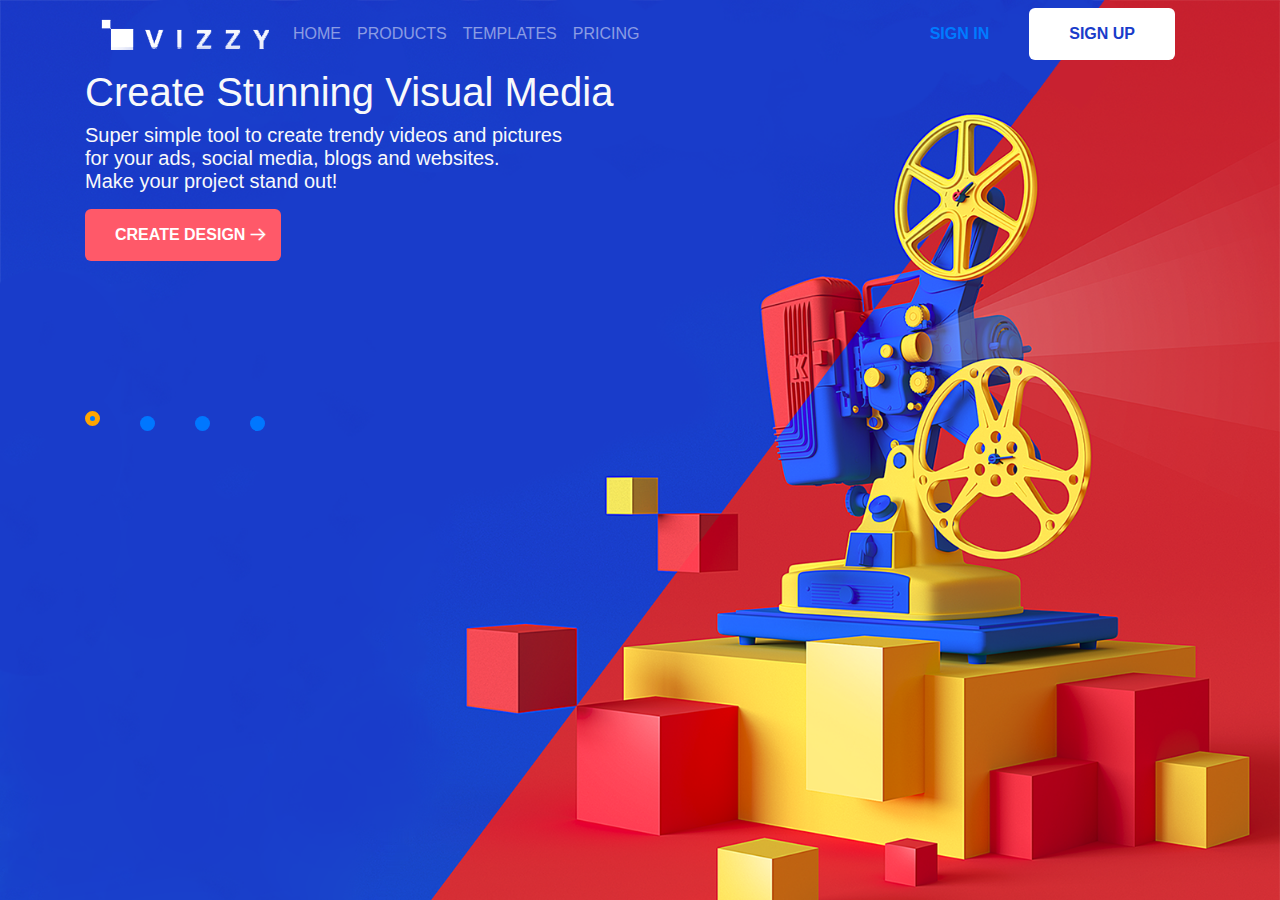
==== index.html @ 39af6ba5 "Update index.html" ====
<!DOCTYPE html>
<html>
<head>
	<title>Vizzy</title>
	<meta charset="UTF-8">
	<meta http-equiv="X_UA-Compatible" content="IE-edge">
	<meta name="viewport" content="width = device width, initial-scale=1">
	<link rel="stylesheet" href="https://maxcdn.bootstrapcdn.com/bootstrap/4.0.0/css/bootstrap.min.css" integrity="sha384-Gn5384xqQ1aoWXA+058RXPxPg6fy4IWvTNh0E263XmFcJlSAwiGgFAW/dAiS6JXm" crossorigin="anonymous">
	<link rel="stylesheet" type="text/css" href="style.css">
	

</head>
<body> 
	<div class="container">
		<header>
			<nav class="navbar navbar-expand-md navbar-dark">
			<a class="navbar-brand"><img src="VIZZY_logo.png"></a>
			<button class="navbar-toggler" data-toggle="collapse" data-target="#collapse_target">
				<span class="navbar-toggler-icon"></span>
			</button>
			<div class="collapse navbar-collapse" id="collapse_target">
				

				<ul class="navbar-nav mr-auto">
					<li class="nav-item"><a class="nav-link" href="#">HOME</a></li>
					<li class="nav-item"><a class="nav-link" href="#">PRODUCTS</a></li>
					<li class="nav-item"><a class="nav-link" href="#">TEMPLATES</a></li>
					<li class="nav-item"><a class="nav-link" href="#">PRICING</a></li>
				</ul>
				<ul class="navbar-nav form-inline mr-1">
					<li class="nav-item"><a class="button hover" href="#">SIGN IN</a></li>
					<li class="nav-item"><a class="button white hover" href="#">SIGN UP</a></li>
					
				</ul>
			</div>
			</nav>
		</header>
		
		<div class="lead text-justify text-light">	
			<h1>Create Stunning Visual Media</h1>
		</div>
		<div class="lead text-justify text-light">
		<p>Super simple tool to create trendy videos and pictures<br>
		for your ads, social media, blogs and websites.<br>
		Make your project stand out!</p>
		</div>

		<a href="#" class="button_red hover">CREATE DESIGN 🡢</a>

		<footer>
			<p class="orange"></p>
			<p class="bubbles"></p>
			<p class="bubbles"></p>
			<p class="bubbles"></p>
		</footer>


<script src="https://code.jquery.com/jquery-3.2.1.slim.min.js" integrity="sha384-KJ3o2DKtIkvYIK3UENzmM7KCkRr/rE9/Qpg6aAZGJwFDMVNA/GpGFF93hXpG5KkN"
        crossorigin="anonymous"></script>
    <script src="https://cdnjs.cloudflare.com/ajax/libs/popper.js/1.12.9/umd/popper.min.js" integrity="sha384-ApNbgh9B+Y1QKtv3Rn7W3mgPxhU9K/ScQsAP7hUibX39j7fakFPskvXusvfa0b4Q"
        crossorigin="anonymous"></script>
    <script src="https://maxcdn.bootstrapcdn.com/bootstrap/4.0.0/js/bootstrap.min.js" integrity="sha384-JZR6Spejh4U02d8jOt6vLEHfe/JQGiRRSQQxSfFWpi1MquVdAyjUar5+76PVCmYl"
        crossorigin="anonymous"></script>
</div>
</body>
</html>
---- style.css ----
body{
	background-image: url(front_page_PNG.png);
	background-size: cover;


	font: normal 16px tahoma, tahoma, sans-serif;

}




footer{
	display:block;
}

.orange{
	float:left;
	background-color: rgb(0, 119, 255); 
	height:15px;
	width: 15px;
	border-radius: 50%;
	margin-right: 40px;
	border:5px solid orange;
}

.bubbles{
	float:left;
	background-color: rgb(0, 119, 255); 
	height:15px;
	width: 15px;
	border-radius: 50%;
	margin-right: 40px;
	margin-top: 5px;
}


.button{
	background-color: transparent;
	font-weight: bold;
	border:none;
	padding:17px 40px;
	display:inline-block;
	font-size:16px;
	border-radius: 6px;
}
.white{
	background-color: white;
	color:rgb(25, 60, 202);
	font-weight: bold;
	border:none;
	padding:17px 40px;
	margin:0px;
	display:inline-block;
	font-size:16px;
	border-radius: 6px;
}

.text{
	background-color: transparent;
	color:white;
	margin-top: 100px;
	font-size: 40px;
	width:730px;
}

.smaller-text{
	margin-top: none;
	margin-bottom: 50px;
	color:white;
	font-size: 20px;
	width: 600px;
}

.button_red{
	background-color: rgb(255, 89, 105);
	color:white;
	font-weight: bold;
	border:none;
	padding:17px 15px 17px 30px;
	margin:0px;
	display:inline-block;
	font-size:16px;
	border-radius: 6px;
	margin-bottom:150px;
}
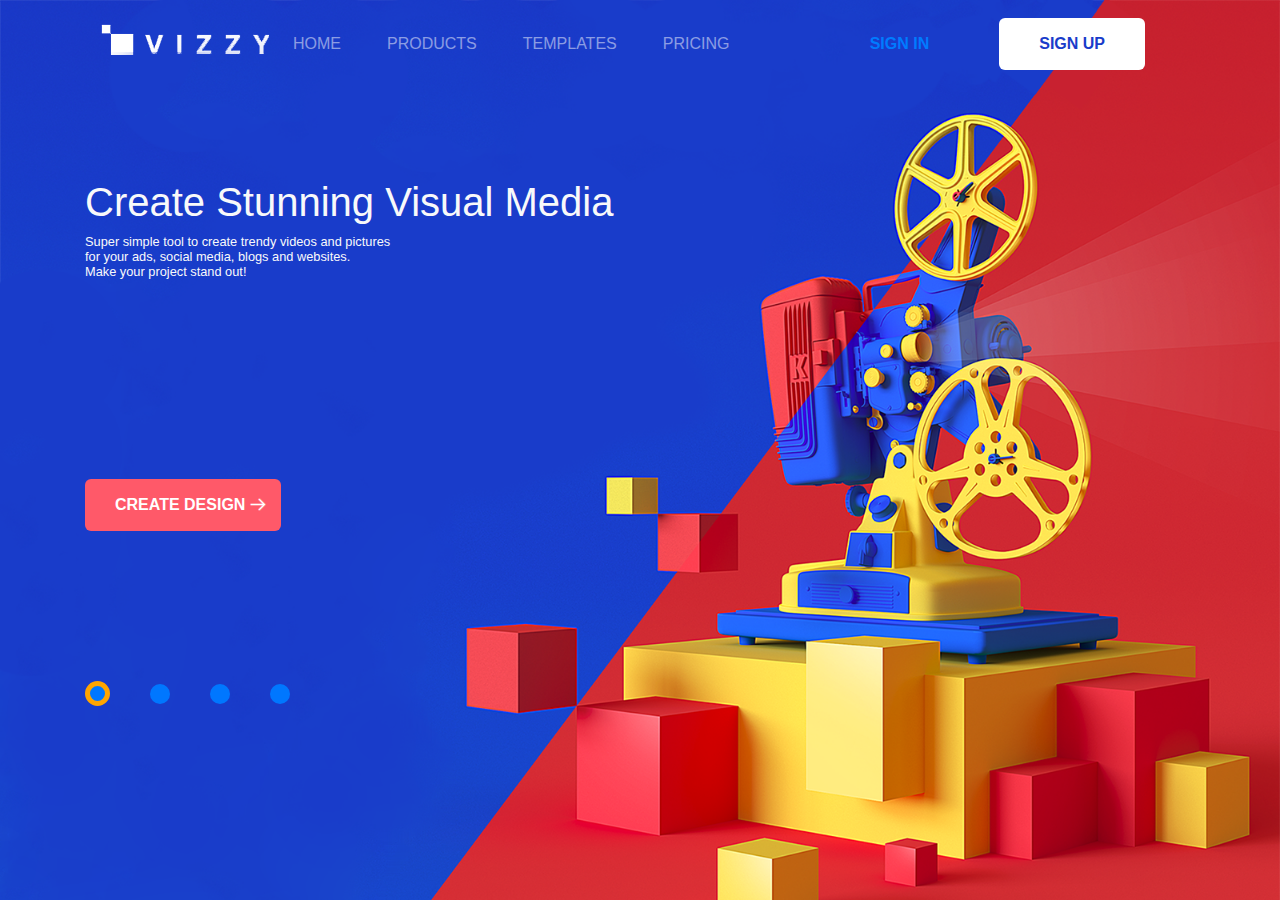
==== commit 441b11e0: "update" ====
--- a/index.html
+++ b/index.html
@@ -36,10 +36,10 @@
 			</nav>
 		</header>
 		
-		<div class="lead text-justify text-light">	
+		<div class="lead text-justify text-light big-text">	
 			<h1>Create Stunning Visual Media</h1>
 		</div>
-		<div class="lead text-justify text-light">
+		<div class="lead text-justify text-light smaller-text">
 		<p>Super simple tool to create trendy videos and pictures<br>
 		for your ads, social media, blogs and websites.<br>
 		Make your project stand out!</p>
--- a/style.css
+++ b/style.css
@@ -8,17 +8,24 @@
 }
 
 
-
+li{
+	margin-top: 10px;
+	margin-right:30px;
+}
 
 footer{
 	display:block;
 }
 
+nav li:hover{
+	border-bottom: 3px solid white;
+}
+
 .orange{
 	float:left;
 	background-color: rgb(0, 119, 255); 
-	height:15px;
-	width: 15px;
+	height:25px;
+	width: 25px;
 	border-radius: 50%;
 	margin-right: 40px;
 	border:5px solid orange;
@@ -27,11 +34,11 @@
 .bubbles{
 	float:left;
 	background-color: rgb(0, 119, 255); 
-	height:15px;
-	width: 15px;
+	height:20px;
+	width: 20px;
 	border-radius: 50%;
 	margin-right: 40px;
-	margin-top: 5px;
+	margin-top: 2.5px;
 }
 
 
@@ -56,20 +63,22 @@
 	border-radius: 6px;
 }
 
-.text{
+.big-text{
 	background-color: transparent;
 	color:white;
+	font-size:2vw;
 	margin-top: 100px;
-	font-size: 40px;
 	width:730px;
+	
+
 }
 
 .smaller-text{
 	margin-top: none;
 	margin-bottom: 50px;
 	color:white;
-	font-size: 20px;
 	width: 600px;
+	font-size:1vw !important;
 }
 
 .button_red{
@@ -82,5 +91,6 @@
 	display:inline-block;
 	font-size:16px;
 	border-radius: 6px;
+	margin-top: 150px;
 	margin-bottom:150px;
-}+}
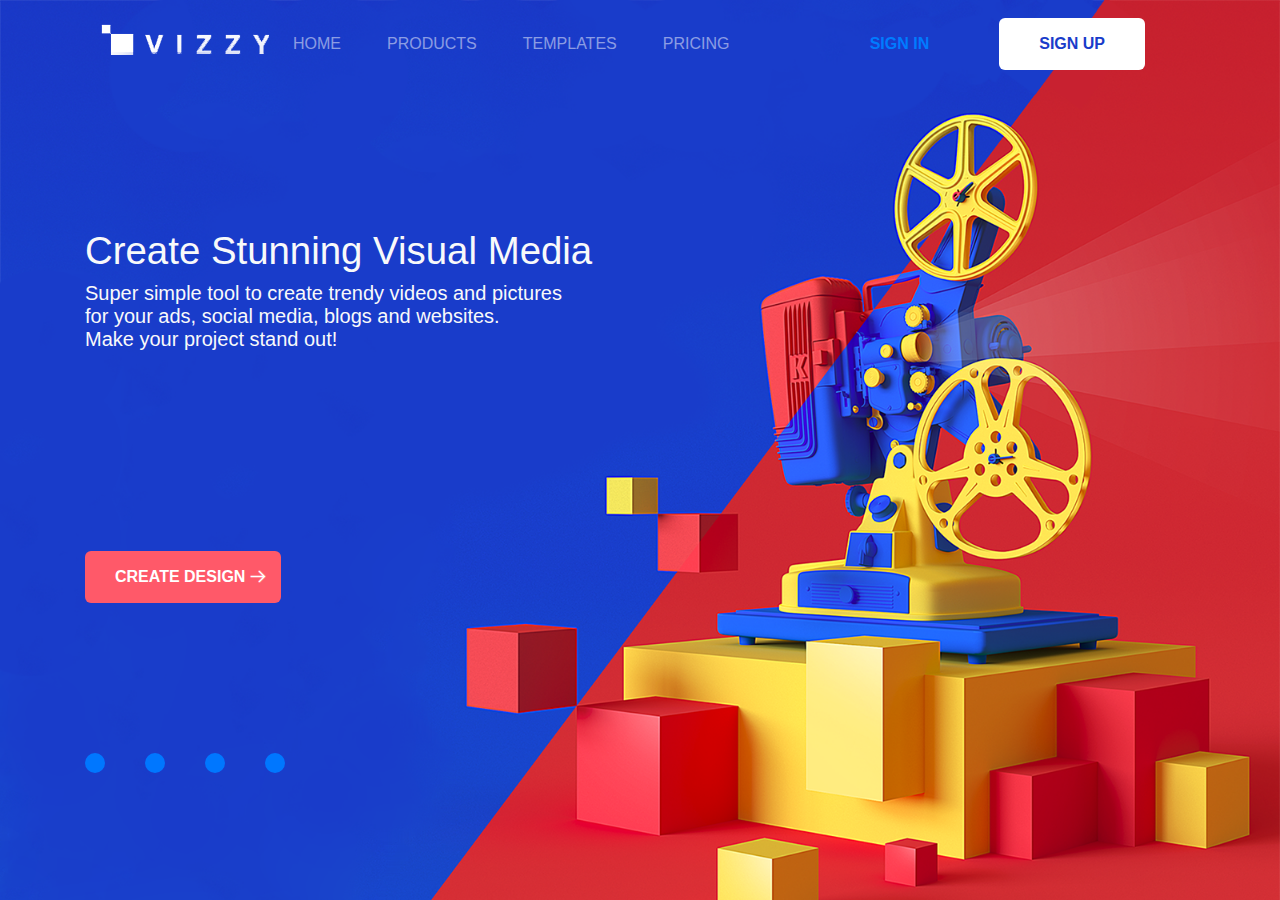
==== commit 687d5d99: "final" ====
--- a/index.html
+++ b/index.html
@@ -22,36 +22,36 @@
 				
 
 				<ul class="navbar-nav mr-auto">
-					<li class="nav-item"><a class="nav-link" href="#">HOME</a></li>
-					<li class="nav-item"><a class="nav-link" href="#">PRODUCTS</a></li>
-					<li class="nav-item"><a class="nav-link" href="#">TEMPLATES</a></li>
-					<li class="nav-item"><a class="nav-link" href="#">PRICING</a></li>
+					<li class="nav-item"><a class="nav-link hover" href="#">HOME</a></li>
+					<li class="nav-item"><a class="nav-link hover" href="#">PRODUCTS</a></li>
+					<li class="nav-item"><a class="nav-link	hover" href="#">TEMPLATES</a></li>
+					<li class="nav-item"><a class="nav-link	hover" href="#">PRICING</a></li>
 				</ul>
 				<ul class="navbar-nav form-inline mr-1">
-					<li class="nav-item"><a class="button hover" href="#">SIGN IN</a></li>
-					<li class="nav-item"><a class="button white hover" href="#">SIGN UP</a></li>
+					<li class="nav-item"><a class="button" href="#">SIGN IN</a></li>
+					<li class="nav-item"><a class="button white" href="#">SIGN UP</a></li>
 					
 				</ul>
 			</div>
 			</nav>
 		</header>
 		
-		<div class="lead text-justify text-light big-text">	
-			<h1>Create Stunning Visual Media</h1>
-		</div>
+			<div class="lead text-justify text-light ">	
+				<h1>Create Stunning Visual Media</h1>
+			</div>
 		<div class="lead text-justify text-light smaller-text">
 		<p>Super simple tool to create trendy videos and pictures<br>
 		for your ads, social media, blogs and websites.<br>
 		Make your project stand out!</p>
 		</div>
 
-		<a href="#" class="button_red hover">CREATE DESIGN 🡢</a>
+		<a href="#" class="button red">CREATE DESIGN 🡢</a>
 
 		<footer>
-			<p class="orange"></p>
-			<p class="bubbles"></p>
-			<p class="bubbles"></p>
-			<p class="bubbles"></p>
+			<a class="bubbles"></a>
+			<a class="bubbles"></a>
+			<a class="bubbles"></a>
+			<a class="bubbles"></a>
 		</footer>
 
 
--- a/style.css
+++ b/style.css
@@ -17,11 +17,15 @@
 	display:block;
 }
 
-nav li:hover{
+.hover:hover{
 	border-bottom: 3px solid white;
 }
 
-.orange{
+nav{
+	margin-bottom:150px;
+}
+
+.bubbles:hover{
 	float:left;
 	background-color: rgb(0, 119, 255); 
 	height:25px;
@@ -38,9 +42,11 @@
 	width: 20px;
 	border-radius: 50%;
 	margin-right: 40px;
-	margin-top: 2.5px;
 }
 
+.button:hover{
+	color: #add8e6;
+}
 
 .button{
 	background-color: transparent;
@@ -50,6 +56,7 @@
 	display:inline-block;
 	font-size:16px;
 	border-radius: 6px;
+	text-decoration: none !important;
 }
 .white{
 	background-color: white;
@@ -63,25 +70,21 @@
 	border-radius: 6px;
 }
 
-.big-text{
-	background-color: transparent;
-	color:white;
-	font-size:2vw;
-	margin-top: 100px;
-	width:730px;
-	
 
+@media screen and (min-width: 1280px) {
+   		h1{
+   		font-size:3vw !important; 
+	}
 }
 
 .smaller-text{
-	margin-top: none;
-	margin-bottom: 50px;
-	color:white;
-	width: 600px;
-	font-size:1vw !important;
-}
+		margin-top: none;
+		margin-bottom: 50px;
+		color:white;
+		width: 600px;
+	}
 
-.button_red{
+.red{
 	background-color: rgb(255, 89, 105);
 	color:white;
 	font-weight: bold;
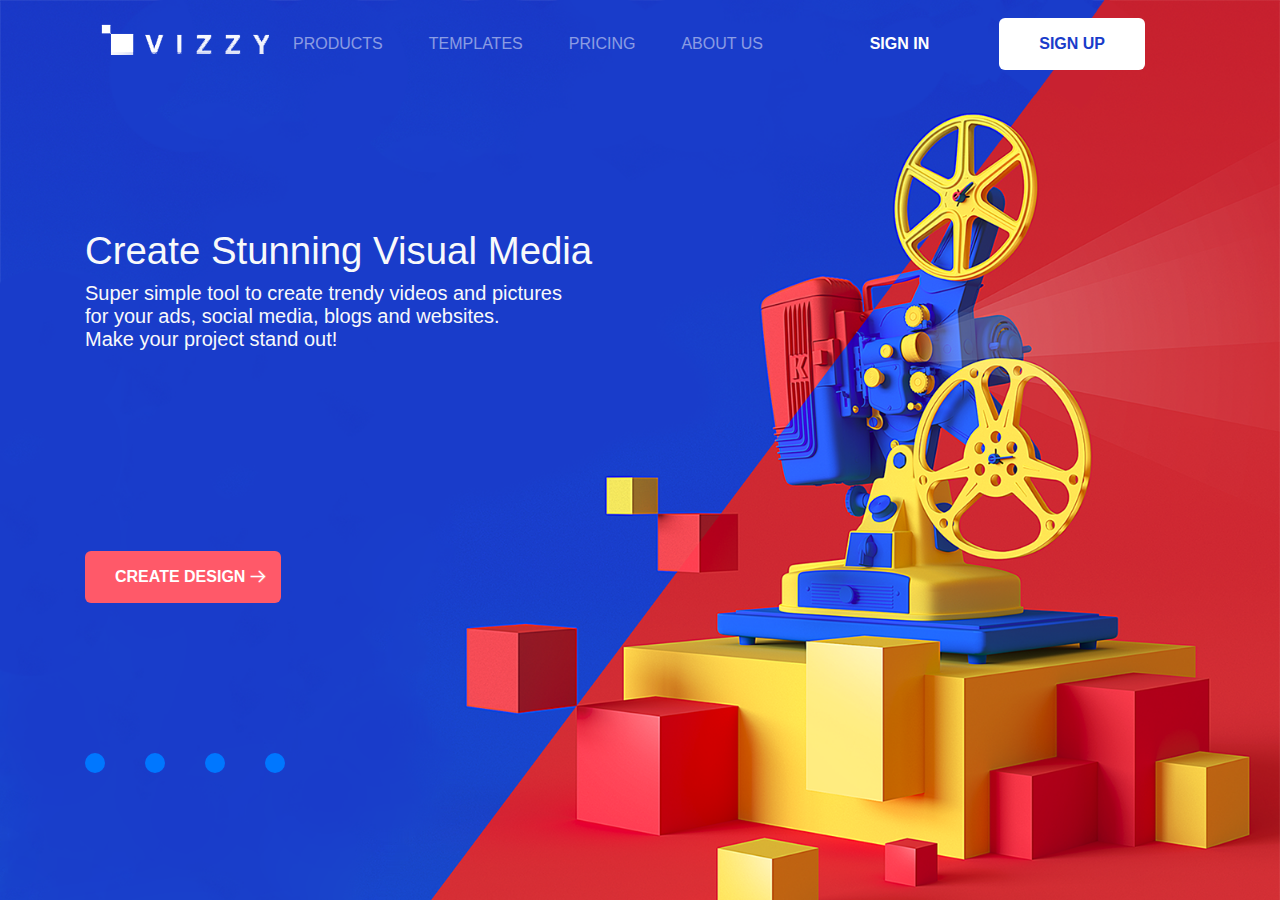
==== commit 5564f366: "update" ====
--- a/index.html
+++ b/index.html
@@ -7,14 +7,47 @@
 	<meta name="viewport" content="width = device width, initial-scale=1">
 	<link rel="stylesheet" href="https://maxcdn.bootstrapcdn.com/bootstrap/4.0.0/css/bootstrap.min.css" integrity="sha384-Gn5384xqQ1aoWXA+058RXPxPg6fy4IWvTNh0E263XmFcJlSAwiGgFAW/dAiS6JXm" crossorigin="anonymous">
 	<link rel="stylesheet" type="text/css" href="style.css">
+	<script src="javascript.js"></script>
 	
 
 </head>
 <body> 
+	<div class="form-popup" id="Sign Up">
+  <form class="form-container">
+    <h1>Sign Up</h1>
+
+    <label for="email"><b>Email</b></label>
+    <input type="text" placeholder="Enter Email" name="email" required>
+
+    <label for="psw"><b>Password</b></label>
+    <input type="password" placeholder="Enter Password" name="psw" required>
+
+    <label for="psw"><b>Repeat Password</b></label>
+    <input type="password" placeholder="Repeat Password" name="psw" required>
+
+    <button type="submit" class="btn">Sign Up</button>
+    <button type="button" class="btn cancel" onclick="closeFormUP()">Close</button>
+  </form>
+</div>
+
+<div class="form-popup" id="Sign In">
+  <form action="/action_page.php" class="form-container">
+    <h1>Sign In</h1>
+
+    <label for="email"><b>Email</b></label>
+    <input type="text" placeholder="Enter Email" name="email" required>
+
+    <label for="psw"><b>Password</b></label>
+    <input type="password" placeholder="Enter Password" name="psw" required>
+
+    <button type="submit" class="btn">Sign In</button>
+    <button type="button" class="btn cancel" onclick="closeFormIN()">Close</button>
+  </form>
+</div>
 	<div class="container">
 		<header>
 			<nav class="navbar navbar-expand-md navbar-dark">
-			<a class="navbar-brand"><img src="VIZZY_logo.png"></a>
+			<a class="navbar-brand" href="index.html"><img src="img/VIZZY_logo.png"></a>
 			<button class="navbar-toggler" data-toggle="collapse" data-target="#collapse_target">
 				<span class="navbar-toggler-icon"></span>
 			</button>
@@ -22,15 +55,14 @@
 				
 
 				<ul class="navbar-nav mr-auto">
-					<li class="nav-item"><a class="nav-link hover" href="#">HOME</a></li>
-					<li class="nav-item"><a class="nav-link hover" href="#">PRODUCTS</a></li>
-					<li class="nav-item"><a class="nav-link	hover" href="#">TEMPLATES</a></li>
-					<li class="nav-item"><a class="nav-link	hover" href="#">PRICING</a></li>
+					<li class="nav-item"><a class="nav-link hover" href="pages/products.html" >PRODUCTS</a></li>
+					<li class="nav-item"><a class="nav-link	hover" href="pages/templates.html">TEMPLATES</a></li>
+					<li class="nav-item"><a class="nav-link	hover" href="pages/pricing.html">PRICING</a></li>
+					<li class="nav-item"><a class="nav-link	hover" href="pages/pricing.html">ABOUT US</a></li>
 				</ul>
 				<ul class="navbar-nav form-inline mr-1">
-					<li class="nav-item"><a class="button" href="#">SIGN IN</a></li>
-					<li class="nav-item"><a class="button white" href="#">SIGN UP</a></li>
-					
+					<li class="nav-item"><button class="button" onclick="openFormIN()">SIGN IN</button></li>
+					<li class="nav-item"><button class="button white" onclick="openFormUP()">SIGN UP</button></li>
 				</ul>
 			</div>
 			</nav>
@@ -48,11 +80,20 @@
 		<a href="#" class="button red">CREATE DESIGN 🡢</a>
 
 		<footer>
-			<a class="bubbles"></a>
-			<a class="bubbles"></a>
-			<a class="bubbles"></a>
-			<a class="bubbles"></a>
+			<div class="allCirlces">
+                <div class="button-container">
+                    <a onclick="background1()" class="slider-button bubbles"></a>
+                    <a onclick="background2()" class="slider-button bubbles"></a>
+                    <a onclick="background3()" class="slider-button bubbles"></a>
+                    <a onclick="background4()" class="slider-button bubbles"></a>
+                </div>  
+            </div>
 		</footer>
+
+
+
+
+
 
 
 <script src="https://code.jquery.com/jquery-3.2.1.slim.min.js" integrity="sha384-KJ3o2DKtIkvYIK3UENzmM7KCkRr/rE9/Qpg6aAZGJwFDMVNA/GpGFF93hXpG5KkN"
--- a/style.css
+++ b/style.css
@@ -1,11 +1,78 @@
+{box-sizing: border-box;}
+
+.open-button {
+  background-color: #555;
+  color: white;
+  padding: 16px 20px;
+  border: none;
+  cursor: pointer;
+  opacity: 0.8;
+  position: fixed;
+  bottom: 23px;
+  right: 28px;
+  width: 280px;
+}
+
+.form-popup {
+  margin: 15px 429px 0px 10px;
+    display: none;
+    position: absolute;
+    right: 15px;
+    border: 3px solid #f1f1f1;
+    z-index: 9;
+}
+
+.form-container {
+  max-width: 300px;
+  padding: 10px;
+  background-color: white;
+}
+
+.form-container input[type=text], .form-container input[type=password] {
+  width: 100%;
+  padding: 15px;
+  margin: 5px 0 22px 0;
+  border: none;
+  background: #f1f1f1;
+}
+
+.form-container input[type=text]:focus, .form-container input[type=password]:focus {
+  background-color: #ddd;
+  outline: none;
+}
+
+.form-container .btn {
+  background-color: #4CAF50;
+  color: white;
+  padding: 16px 20px;
+  border: none;
+  cursor: pointer;
+  width: 100%;
+  margin-bottom:10px;
+  opacity: 0.8;
+}
+
+.form-container .cancel {
+  background-color: red;
+}
+
+.form-container .btn:hover, .open-button:hover {
+  opacity: 1;
+}
+
+
+/*BREAKBREAKBREAKBREAKBERAKBREAKBREAKBREAKBREAKBREAKBREAKBREAKBREAKBREAKBREAK */
+
 body{
-	background-image: url(front_page_PNG.png);
+	background-image: url("./img/img1.png");
 	background-size: cover;
 
 
 	font: normal 16px tahoma, tahoma, sans-serif;
 
 }
+
+
 
 
 li{
@@ -57,6 +124,9 @@
 	font-size:16px;
 	border-radius: 6px;
 	text-decoration: none !important;
+		outline:none !important;
+		color:white;
+
 }
 .white{
 	background-color: white;
@@ -75,13 +145,15 @@
    		h1{
    		font-size:3vw !important; 
 	}
+	.smaller-text{
+		width:50%;
+	}
 }
 
 .smaller-text{
 		margin-top: none;
 		margin-bottom: 50px;
 		color:white;
-		width: 600px;
 	}
 
 .red{
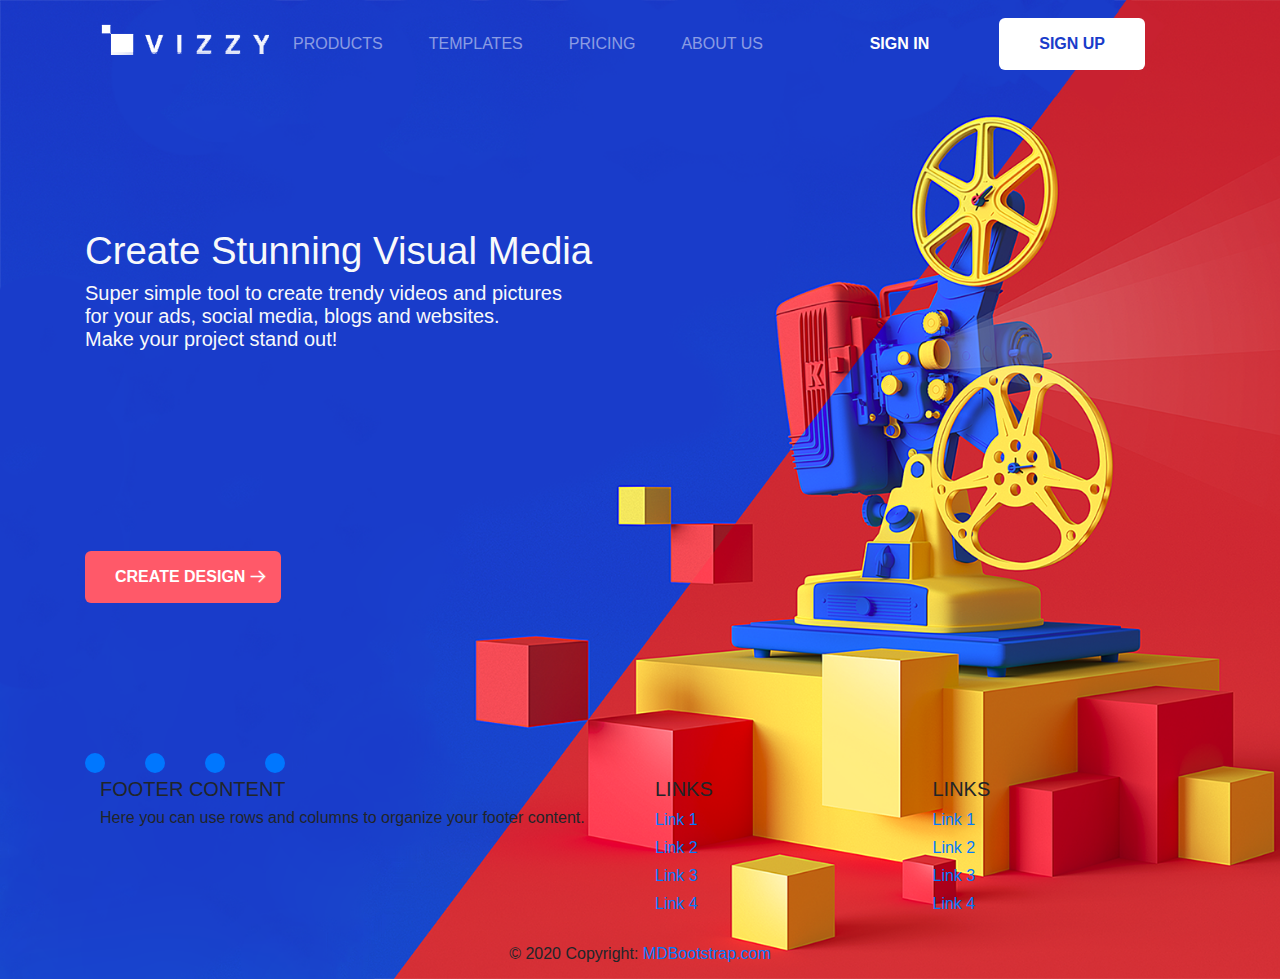
==== commit 8978fc66: "new" ====
--- a/index.html
+++ b/index.html
@@ -89,6 +89,90 @@
                 </div>  
             </div>
 		</footer>
+		
+		<!-- Footer -->
+<footer class="page-footer font-small blue pt-4">
+
+  <!-- Footer Links -->
+  <div class="container-fluid text-center text-md-left">
+
+    <!-- Grid row -->
+    <div class="row">
+
+      <!-- Grid column -->
+      <div class="col-md-6 mt-md-0 mt-3">
+
+        <!-- Content -->
+        <h5 class="text-uppercase">Footer Content</h5>
+        <p>Here you can use rows and columns to organize your footer content.</p>
+
+      </div>
+      <!-- Grid column -->
+
+      <hr class="clearfix w-100 d-md-none pb-3">
+
+      <!-- Grid column -->
+      <div class="col-md-3 mb-md-0 mb-3">
+
+        <!-- Links -->
+        <h5 class="text-uppercase">Links</h5>
+
+        <ul class="list-unstyled">
+          <li>
+            <a href="#!">Link 1</a>
+          </li>
+          <li>
+            <a href="#!">Link 2</a>
+          </li>
+          <li>
+            <a href="#!">Link 3</a>
+          </li>
+          <li>
+            <a href="#!">Link 4</a>
+          </li>
+        </ul>
+
+      </div>
+      <!-- Grid column -->
+
+      <!-- Grid column -->
+      <div class="col-md-3 mb-md-0 mb-3">
+
+        <!-- Links -->
+        <h5 class="text-uppercase">Links</h5>
+
+        <ul class="list-unstyled">
+          <li>
+            <a href="#!">Link 1</a>
+          </li>
+          <li>
+            <a href="#!">Link 2</a>
+          </li>
+          <li>
+            <a href="#!">Link 3</a>
+          </li>
+          <li>
+            <a href="#!">Link 4</a>
+          </li>
+        </ul>
+
+      </div>
+      <!-- Grid column -->
+
+    </div>
+    <!-- Grid row -->
+
+  </div>
+  <!-- Footer Links -->
+
+  <!-- Copyright -->
+  <div class="footer-copyright text-center py-3">© 2020 Copyright:
+    <a href="https://mdbootstrap.com/"> MDBootstrap.com</a>
+  </div>
+  <!-- Copyright -->
+
+</footer>
+<!-- Footer -->
 
 
 
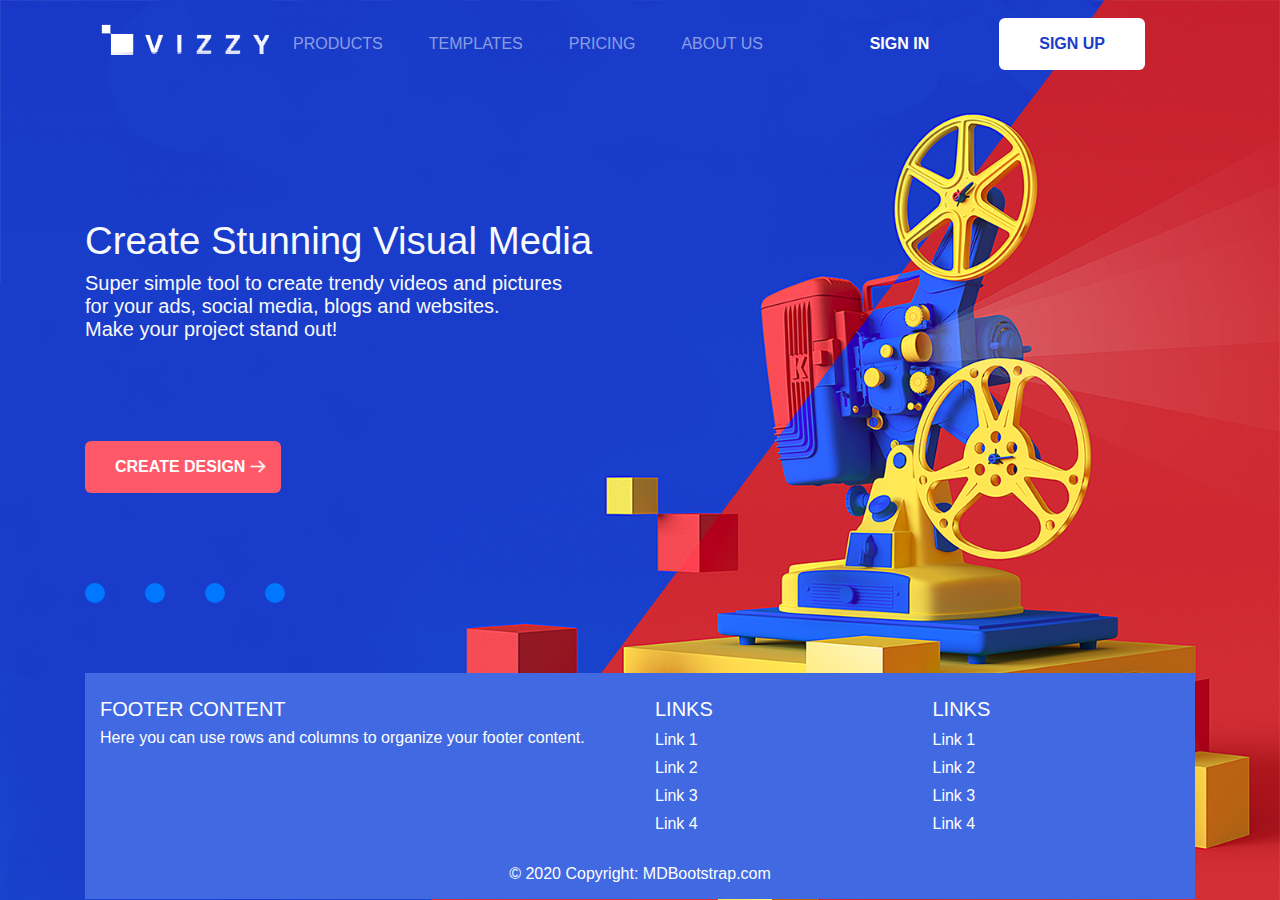
==== commit 584755fa: "footer update" ====
--- a/index.html
+++ b/index.html
@@ -79,7 +79,9 @@
 
 		<a href="#" class="button red">CREATE DESIGN 🡢</a>
 
-		<footer>
+
+
+		<div class="pad">
 			<div class="allCirlces">
                 <div class="button-container">
                     <a onclick="background1()" class="slider-button bubbles"></a>
@@ -88,8 +90,9 @@
                     <a onclick="background4()" class="slider-button bubbles"></a>
                 </div>  
             </div>
-		</footer>
-		
+		</div>
+
+
 		<!-- Footer -->
 <footer class="page-footer font-small blue pt-4">
 
@@ -177,9 +180,6 @@
 
 
 
-
-
-
 <script src="https://code.jquery.com/jquery-3.2.1.slim.min.js" integrity="sha384-KJ3o2DKtIkvYIK3UENzmM7KCkRr/rE9/Qpg6aAZGJwFDMVNA/GpGFF93hXpG5KkN"
         crossorigin="anonymous"></script>
     <script src="https://cdnjs.cloudflare.com/ajax/libs/popper.js/1.12.9/umd/popper.min.js" integrity="sha384-ApNbgh9B+Y1QKtv3Rn7W3mgPxhU9K/ScQsAP7hUibX39j7fakFPskvXusvfa0b4Q"
--- a/style.css
+++ b/style.css
@@ -80,8 +80,20 @@
 	margin-right:30px;
 }
 
+.pad{
+	margin-bottom:90px;
+}
+
 footer{
 	display:block;
+	background-color: #4169E1;
+	color: white;
+	
+}
+
+footer a{
+    color: white;
+	
 }
 
 .hover:hover{
@@ -89,7 +101,7 @@
 }
 
 nav{
-	margin-bottom:150px;
+	margin-bottom:140px;
 }
 
 .bubbles:hover{
@@ -109,6 +121,7 @@
 	width: 20px;
 	border-radius: 50%;
 	margin-right: 40px;
+
 }
 
 .button:hover{
@@ -166,6 +179,6 @@
 	display:inline-block;
 	font-size:16px;
 	border-radius: 6px;
-	margin-top: 150px;
-	margin-bottom:150px;
+	margin-top: 50px;
+	margin-bottom:90px;
 }
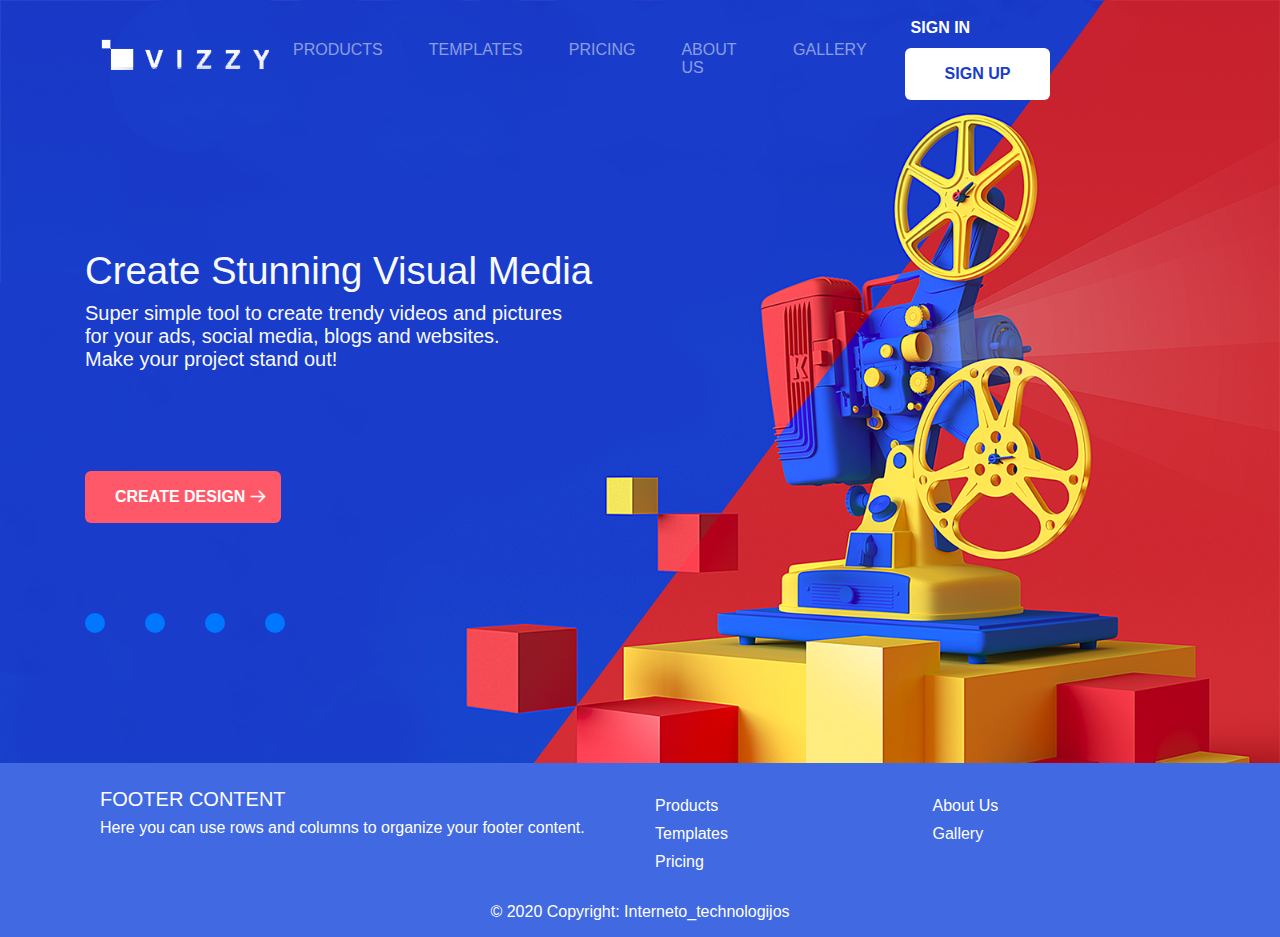
==== commit 644ffd7f: "footer update" ====
--- a/index.html
+++ b/index.html
@@ -46,7 +46,7 @@
 </div>
 	<div class="container">
 		<header>
-			<nav class="navbar navbar-expand-md navbar-dark">
+			<nav class="navbar navbar-expand-lg navbar-dark">
 			<a class="navbar-brand" href="index.html"><img src="img/VIZZY_logo.png"></a>
 			<button class="navbar-toggler" data-toggle="collapse" data-target="#collapse_target">
 				<span class="navbar-toggler-icon"></span>
@@ -58,7 +58,8 @@
 					<li class="nav-item"><a class="nav-link hover" href="pages/products.html" >PRODUCTS</a></li>
 					<li class="nav-item"><a class="nav-link	hover" href="pages/templates.html">TEMPLATES</a></li>
 					<li class="nav-item"><a class="nav-link	hover" href="pages/pricing.html">PRICING</a></li>
-					<li class="nav-item"><a class="nav-link	hover" href="pages/pricing.html">ABOUT US</a></li>
+					<li class="nav-item"><a class="nav-link	hover" href="pages/aboutus.html">ABOUT US</a></li>
+					<li class="nav-item"><a class="nav-link	hover" href="pages/gallery.html">GALLERY</a></li>
 				</ul>
 				<ul class="navbar-nav form-inline mr-1">
 					<li class="nav-item"><button class="button" onclick="openFormIN()">SIGN IN</button></li>
@@ -79,9 +80,7 @@
 
 		<a href="#" class="button red">CREATE DESIGN 🡢</a>
 
-
-
-		<div class="pad">
+		<div class="pad gap">
 			<div class="allCirlces">
                 <div class="button-container">
                     <a onclick="background1()" class="slider-button bubbles"></a>
@@ -91,94 +90,70 @@
                 </div>  
             </div>
 		</div>
+</div>
+		<!-- Footer -->
 
-
-		<!-- Footer -->
 <footer class="page-footer font-small blue pt-4">
 
+	<div class="container">
   <!-- Footer Links -->
   <div class="container-fluid text-center text-md-left">
-
     <!-- Grid row -->
     <div class="row">
-
       <!-- Grid column -->
       <div class="col-md-6 mt-md-0 mt-3">
-
         <!-- Content -->
         <h5 class="text-uppercase">Footer Content</h5>
         <p>Here you can use rows and columns to organize your footer content.</p>
-
-      </div>
+     </div>
       <!-- Grid column -->
-
       <hr class="clearfix w-100 d-md-none pb-3">
-
       <!-- Grid column -->
       <div class="col-md-3 mb-md-0 mb-3">
-
         <!-- Links -->
-        <h5 class="text-uppercase">Links</h5>
-
         <ul class="list-unstyled">
           <li>
-            <a href="#!">Link 1</a>
+            <a href="pages/products.html">Products</a>
           </li>
           <li>
-            <a href="#!">Link 2</a>
+            <a href="pages/templates.html">Templates</a>
           </li>
           <li>
-            <a href="#!">Link 3</a>
-          </li>
-          <li>
-            <a href="#!">Link 4</a>
+            <a href="#!">Pricing</a>
           </li>
         </ul>
 
+
+      </div>
+      <div class="col-md-3 mb-md-0 mb-3">
+        <!-- Links -->
+        <ul class="list-unstyled">
+          <li>
+            <a href="#!">About Us</a>
+          </li>
+          <li>
+            <a href="#!">Gallery</a>
+          </li>
+
+        </ul>
+
+        
       </div>
       <!-- Grid column -->
-
-      <!-- Grid column -->
-      <div class="col-md-3 mb-md-0 mb-3">
-
-        <!-- Links -->
-        <h5 class="text-uppercase">Links</h5>
-
-        <ul class="list-unstyled">
-          <li>
-            <a href="#!">Link 1</a>
-          </li>
-          <li>
-            <a href="#!">Link 2</a>
-          </li>
-          <li>
-            <a href="#!">Link 3</a>
-          </li>
-          <li>
-            <a href="#!">Link 4</a>
-          </li>
-        </ul>
-
-      </div>
-      <!-- Grid column -->
-
     </div>
     <!-- Grid row -->
-
   </div>
   <!-- Footer Links -->
-
   <!-- Copyright -->
   <div class="footer-copyright text-center py-3">© 2020 Copyright:
-    <a href="https://mdbootstrap.com/"> MDBootstrap.com</a>
+    <a href="index.html"> Interneto_technologijos</a>
   </div>
   <!-- Copyright -->
+</div>
 
 </footer>
+
 <!-- Footer -->
-
-
-
 
 <script src="https://code.jquery.com/jquery-3.2.1.slim.min.js" integrity="sha384-KJ3o2DKtIkvYIK3UENzmM7KCkRr/rE9/Qpg6aAZGJwFDMVNA/GpGFF93hXpG5KkN"
         crossorigin="anonymous"></script>
@@ -186,6 +161,6 @@
         crossorigin="anonymous"></script>
     <script src="https://maxcdn.bootstrapcdn.com/bootstrap/4.0.0/js/bootstrap.min.js" integrity="sha384-JZR6Spejh4U02d8jOt6vLEHfe/JQGiRRSQQxSfFWpi1MquVdAyjUar5+76PVCmYl"
         crossorigin="anonymous"></script>
-</div>
+
 </body>
 </html>--- a/style.css
+++ b/style.css
@@ -60,6 +60,7 @@
   opacity: 1;
 }
 
+/*992*/
 
 /*BREAKBREAKBREAKBREAKBERAKBREAKBREAKBREAKBREAKBREAKBREAKBREAKBREAKBREAKBREAK */
 
@@ -85,10 +86,15 @@
 }
 
 footer{
+
 	display:block;
 	background-color: #4169E1;
 	color: white;
-	
+
+}
+
+.gap{
+	margin-bottom:150px !important;
 }
 
 footer a{
@@ -132,13 +138,11 @@
 	background-color: transparent;
 	font-weight: bold;
 	border:none;
-	padding:17px 40px;
-	display:inline-block;
 	font-size:16px;
 	border-radius: 6px;
 	text-decoration: none !important;
-		outline:none !important;
-		color:white;
+	outline:none !important;
+	color:white;
 
 }
 .white{
@@ -147,7 +151,6 @@
 	font-weight: bold;
 	border:none;
 	padding:17px 40px;
-	margin:0px;
 	display:inline-block;
 	font-size:16px;
 	border-radius: 6px;
@@ -161,6 +164,7 @@
 	.smaller-text{
 		width:50%;
 	}
+
 }
 
 .smaller-text{
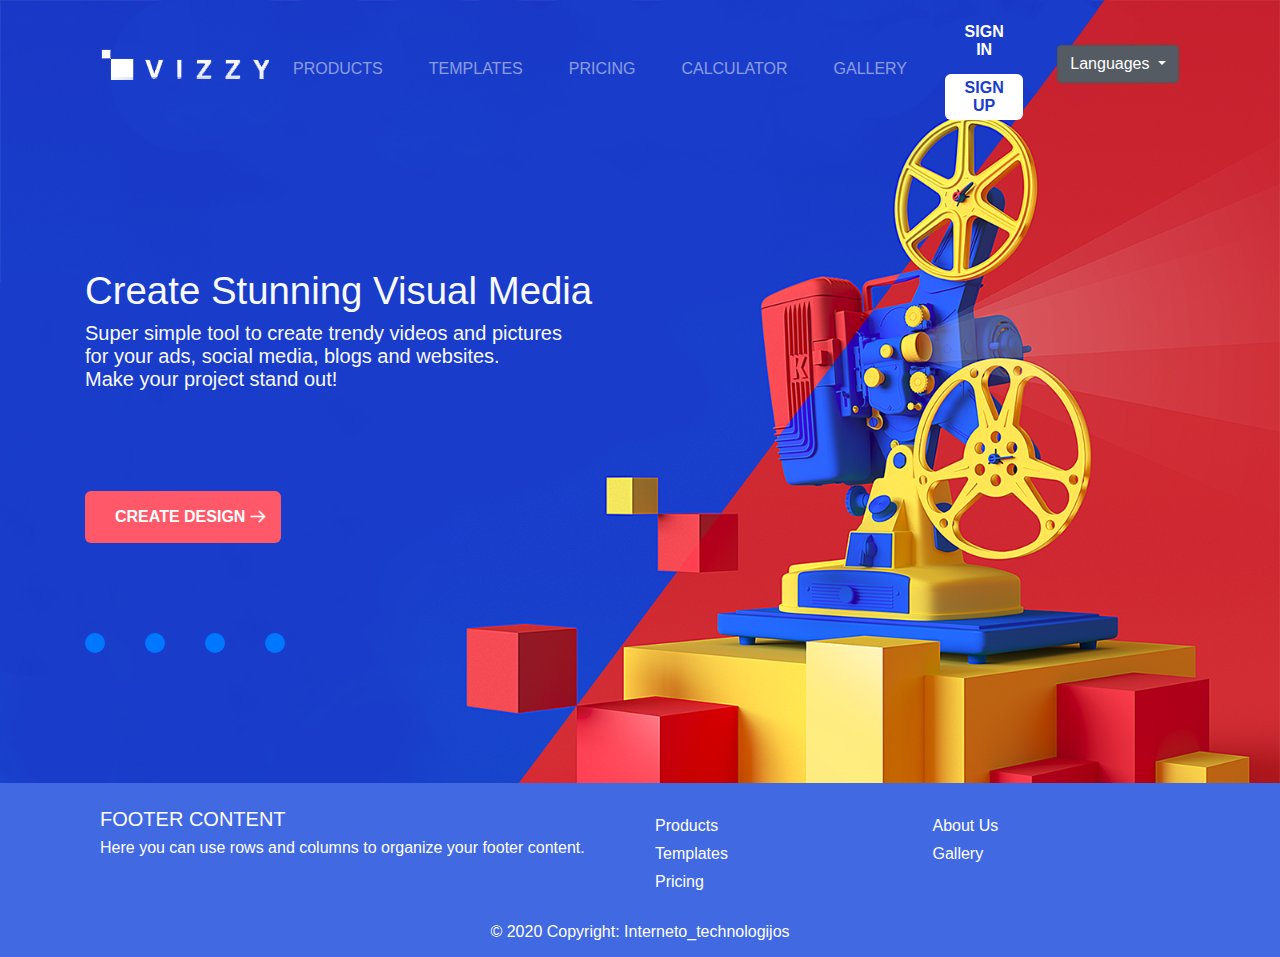
==== commit f9b9887b: "Calculator" ====
--- a/index.html
+++ b/index.html
@@ -58,13 +58,25 @@
 					<li class="nav-item"><a class="nav-link hover" href="pages/products.html" >PRODUCTS</a></li>
 					<li class="nav-item"><a class="nav-link	hover" href="pages/templates.html">TEMPLATES</a></li>
 					<li class="nav-item"><a class="nav-link	hover" href="pages/pricing.html">PRICING</a></li>
-					<li class="nav-item"><a class="nav-link	hover" href="pages/aboutus.html">ABOUT US</a></li>
+					<li class="nav-item"><a class="nav-link	hover" href="pages/calculator.html">CALCULATOR</a></li>
 					<li class="nav-item"><a class="nav-link	hover" href="pages/gallery.html">GALLERY</a></li>
 				</ul>
 				<ul class="navbar-nav form-inline mr-1">
 					<li class="nav-item"><button class="button" onclick="openFormIN()">SIGN IN</button></li>
 					<li class="nav-item"><button class="button white" onclick="openFormUP()">SIGN UP</button></li>
 				</ul>
+                
+                <div class="dropdown show">
+  <a class="btn btn-secondary dropdown-toggle" href="#" role="button" id="dropdownMenuLink" data-toggle="dropdown" aria-haspopup="true" aria-expanded="false">
+    Languages
+  </a>
+
+  <div class="dropdown-menu" aria-labelledby="dropdownMenuLink">
+    <a class="dropdown-item" href="#">English</a>
+    <a class="dropdown-item" href="index_lt.html">Lietuvių</a>
+  </div>
+</div>
+                
 			</div>
 			</nav>
 		</header>
--- a/style.css
+++ b/style.css
@@ -64,6 +64,29 @@
 
 /*BREAKBREAKBREAKBREAKBERAKBREAKBREAKBREAKBREAKBREAKBREAKBREAKBREAKBREAKBREAK */
 
+.calc{
+	padding:0;
+	margin:0;
+	width:75px;
+	height:75px;
+	border:0;
+	background-color: lightgreen;
+	cursor:pointer;
+}
+.textview{
+	width:306px;
+	height:50px;
+	margin:0;
+	padding:0;
+	margin-left: 1px;
+	border:0;
+	font-size:30px;
+}
+
+.calc1{
+	width:152px;
+}
+
 body{
 	background-image: url("./img/img1.png");
 	background-size: cover;
@@ -109,6 +132,19 @@
 nav{
 	margin-bottom:140px;
 }
+
+form{
+    margin-bottom: 30px
+}
+
+.form-group{
+    margin-top: 10px
+}
+
+.list-group{
+    margin-bottom: 30px
+}
+
 
 .bubbles:hover{
 	float:left;
@@ -143,6 +179,7 @@
 	text-decoration: none !important;
 	outline:none !important;
 	color:white;
+    padding: 5px 10px;
 
 }
 .white{
@@ -150,7 +187,7 @@
 	color:rgb(25, 60, 202);
 	font-weight: bold;
 	border:none;
-	padding:17px 40px;
+	
 	display:inline-block;
 	font-size:16px;
 	border-radius: 6px;
